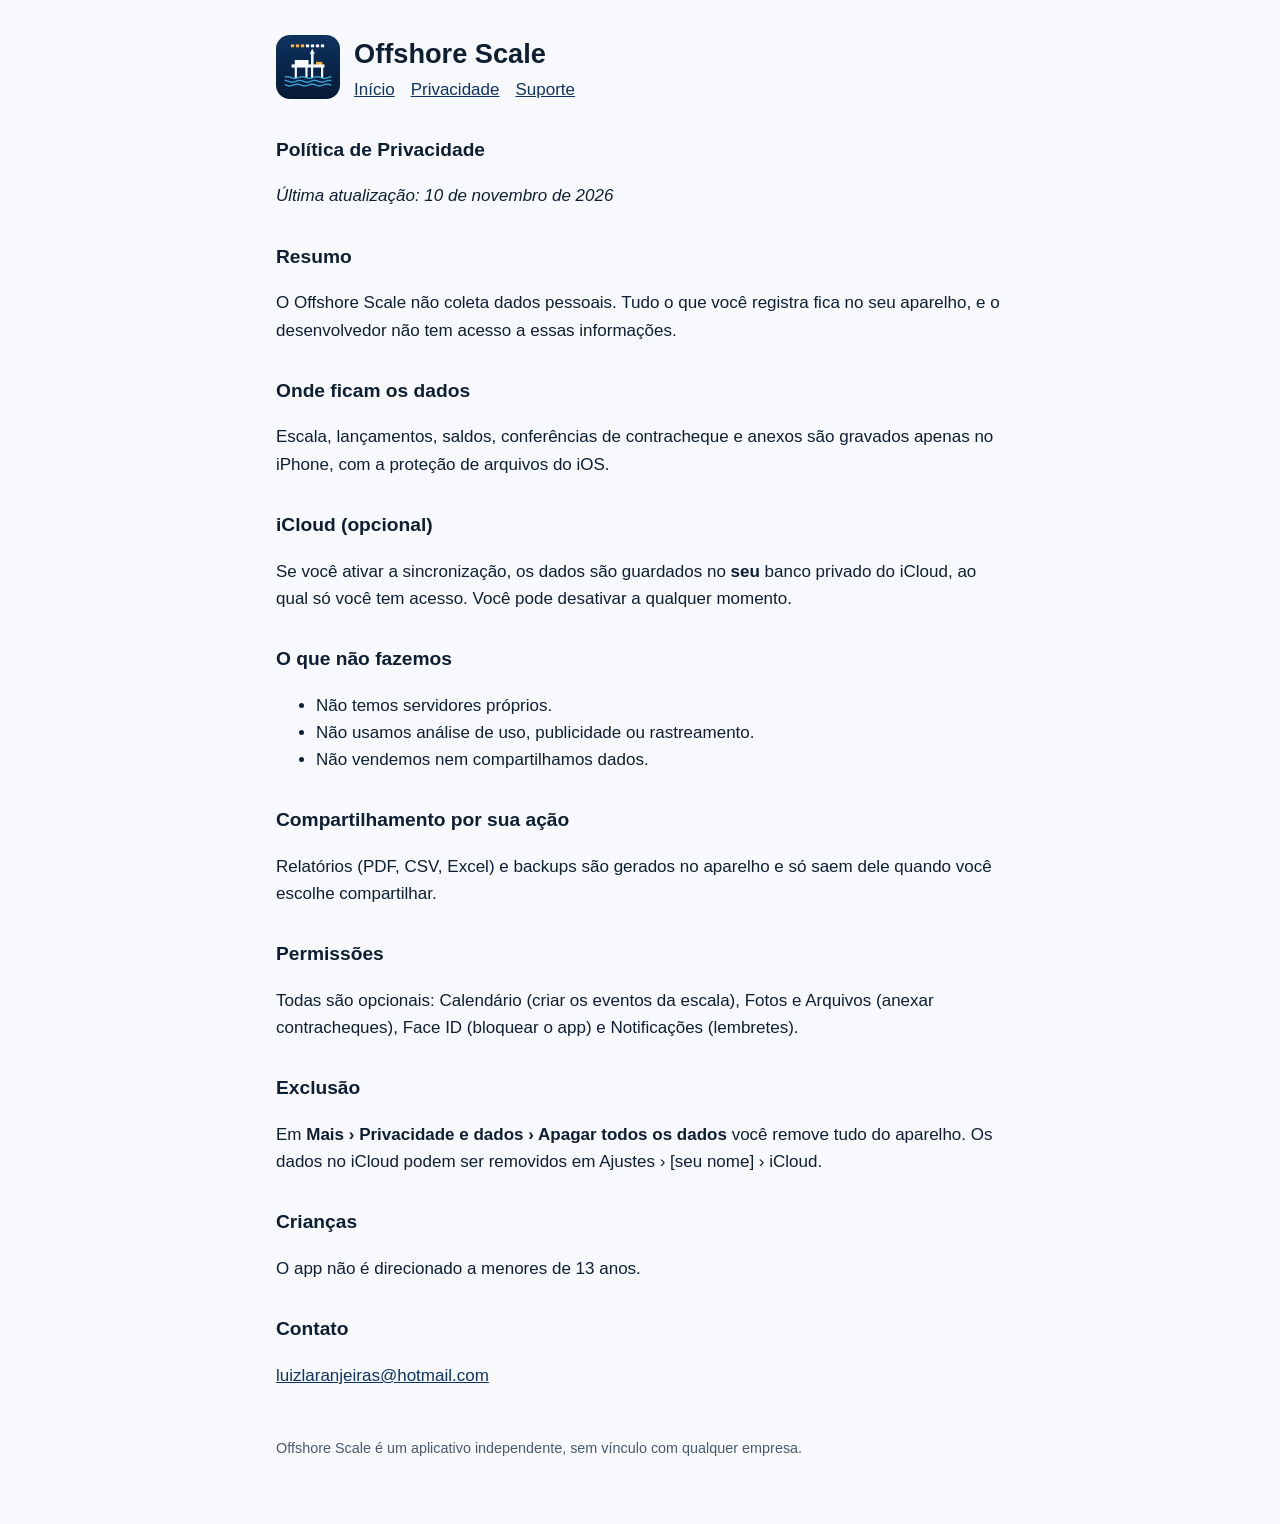
==== privacidade.html @ 1111f267 "Páginas de privacidade e suporte Co-Authored-By: Claude Opus 5.5 <noreply@anthropic.com>" ====
<!doctype html><html lang="pt-BR"><head><meta charset="utf-8"><meta name="viewport" content="width=device-width,initial-scale=1">
<title>Política de Privacidade — Offshore Scale</title><link rel="stylesheet" href="style.css"></head><body><main>
<header><img src="icon.png" alt=""><div><h1>Offshore Scale</h1><nav><a href="index.html">Início</a><a href="privacidade.html">Privacidade</a><a href="suporte.html">Suporte</a></nav></div></header>
<h2>Política de Privacidade</h2><p><em>Última atualização: 10 de novembro de 2026</em></p>
<h2>Resumo</h2><p>O Offshore Scale não coleta dados pessoais. Tudo o que você registra fica no seu aparelho, e o desenvolvedor não tem acesso a essas informações.</p>
<h2>Onde ficam os dados</h2><p>Escala, lançamentos, saldos, conferências de contracheque e anexos são gravados apenas no iPhone, com a proteção de arquivos do iOS.</p>
<h2>iCloud (opcional)</h2><p>Se você ativar a sincronização, os dados são guardados no <strong>seu</strong> banco privado do iCloud, ao qual só você tem acesso. Você pode desativar a qualquer momento.</p>
<h2>O que não fazemos</h2><ul><li>Não temos servidores próprios.</li><li>Não usamos análise de uso, publicidade ou rastreamento.</li><li>Não vendemos nem compartilhamos dados.</li></ul>
<h2>Compartilhamento por sua ação</h2><p>Relatórios (PDF, CSV, Excel) e backups são gerados no aparelho e só saem dele quando você escolhe compartilhar.</p>
<h2>Permissões</h2><p>Todas são opcionais: Calendário (criar os eventos da escala), Fotos e Arquivos (anexar contracheques), Face ID (bloquear o app) e Notificações (lembretes).</p>
<h2>Exclusão</h2><p>Em <strong>Mais › Privacidade e dados › Apagar todos os dados</strong> você remove tudo do aparelho. Os dados no iCloud podem ser removidos em Ajustes › [seu nome] › iCloud.</p>
<h2>Crianças</h2><p>O app não é direcionado a menores de 13 anos.</p>
<h2>Contato</h2><p><a href="mailto:luizlaranjeiras@hotmail.com">luizlaranjeiras@hotmail.com</a></p>
<footer>Offshore Scale é um aplicativo independente, sem vínculo com qualquer empresa.</footer></main></body></html>
---- style.css ----
:root{--bg:#f7f9fc;--fg:#0e1f33;--muted:#4a5a6e;--accent:#0e3361;--card:#fff}
@media (prefers-color-scheme:dark){:root{--bg:#0b1522;--fg:#e8eef6;--muted:#a7b4c4;--accent:#7fb2e6;--card:#132235}}
*{box-sizing:border-box}body{margin:0;font:17px/1.6 -apple-system,BlinkMacSystemFont,"Segoe UI",Roboto,sans-serif;background:var(--bg);color:var(--fg)}
main{max-width:760px;margin:0 auto;padding:32px 16px 64px}header{display:flex;align-items:center;gap:14px;margin-bottom:24px}
header img{width:64px;height:64px;border-radius:14px}h1{font-size:1.7rem;margin:0}h2{font-size:1.2rem;margin-top:2rem}
a{color:var(--accent)}nav a{margin-right:16px}.card{background:var(--card);border-radius:14px;padding:4px 20px;margin:16px 0}
footer{color:var(--muted);font-size:.9rem;margin-top:48px}
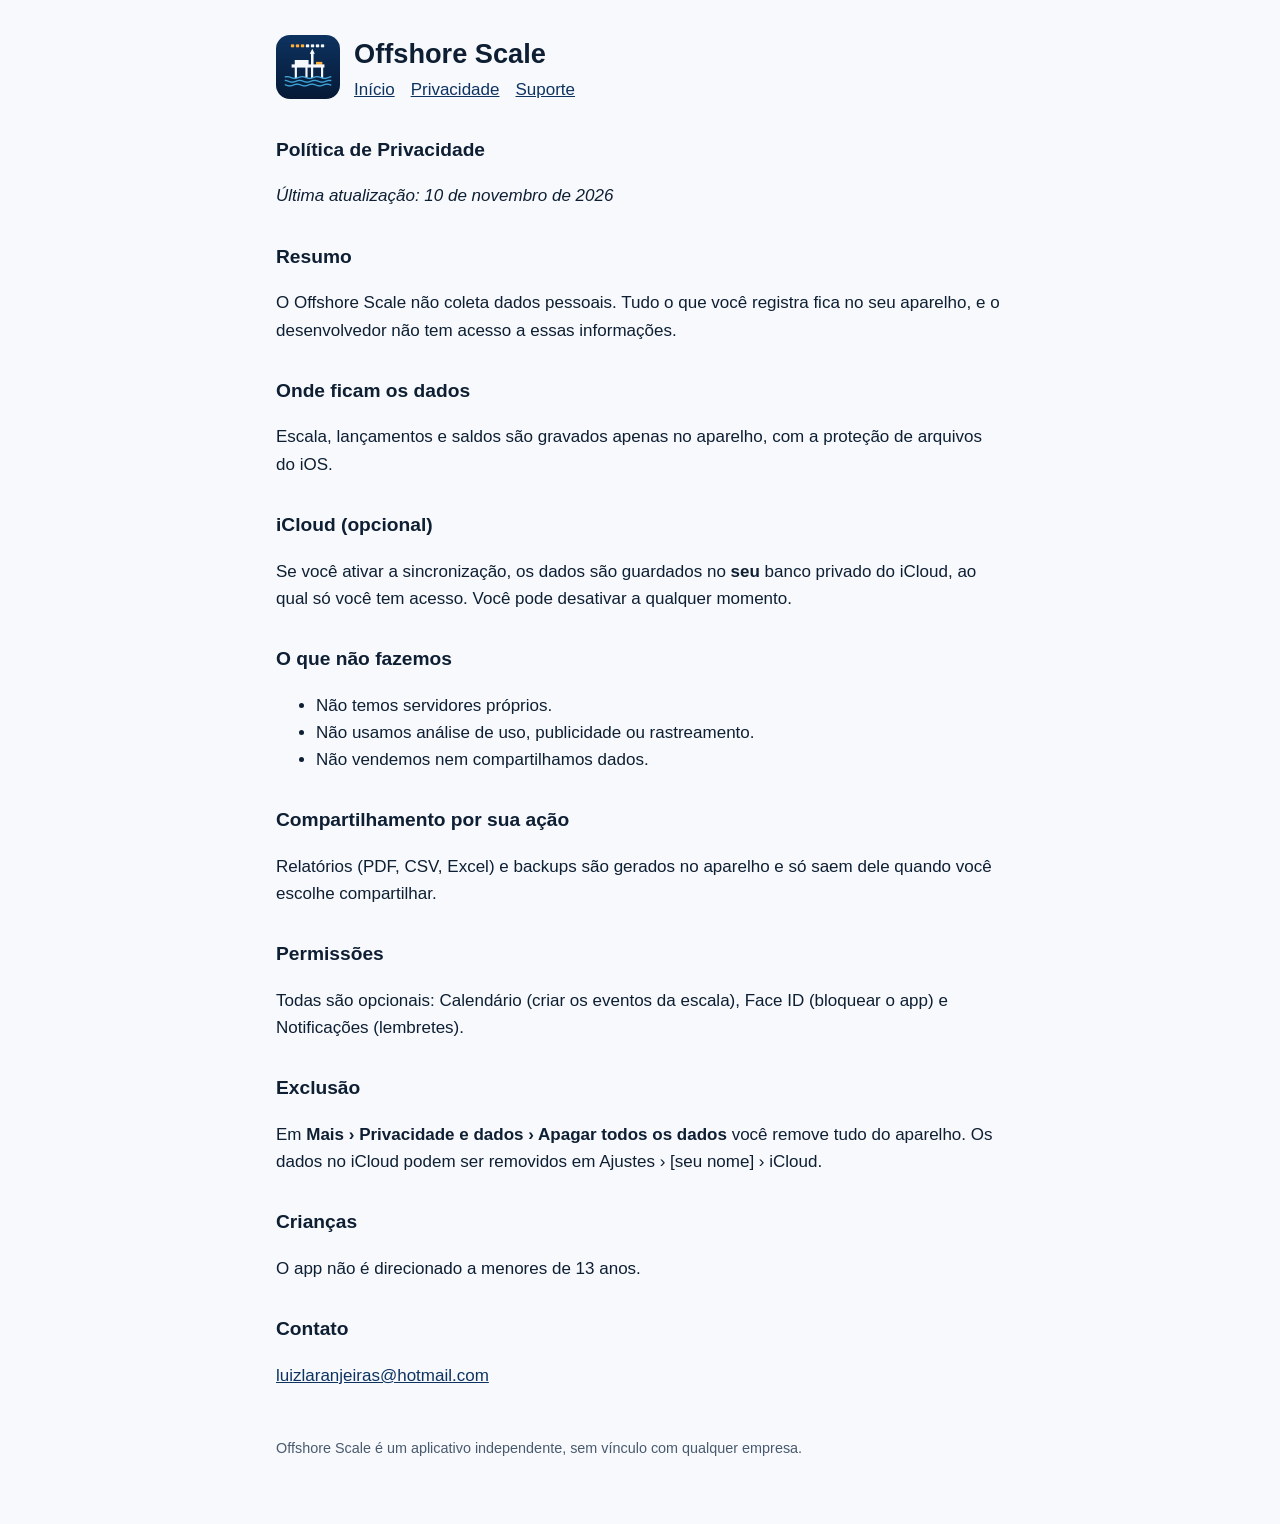
==== commit 7dd694f4: "Remove menções a contracheque; app para iPhone e iPad Co-Authored-By: Claude Opus 5.5 <noreply@anthr" ====
--- a/privacidade.html
+++ b/privacidade.html
@@ -3,11 +3,11 @@
 <header><img src="icon.png" alt=""><div><h1>Offshore Scale</h1><nav><a href="index.html">Início</a><a href="privacidade.html">Privacidade</a><a href="suporte.html">Suporte</a></nav></div></header>
 <h2>Política de Privacidade</h2><p><em>Última atualização: 10 de novembro de 2026</em></p>
 <h2>Resumo</h2><p>O Offshore Scale não coleta dados pessoais. Tudo o que você registra fica no seu aparelho, e o desenvolvedor não tem acesso a essas informações.</p>
-<h2>Onde ficam os dados</h2><p>Escala, lançamentos, saldos, conferências de contracheque e anexos são gravados apenas no iPhone, com a proteção de arquivos do iOS.</p>
+<h2>Onde ficam os dados</h2><p>Escala, lançamentos e saldos são gravados apenas no aparelho, com a proteção de arquivos do iOS.</p>
 <h2>iCloud (opcional)</h2><p>Se você ativar a sincronização, os dados são guardados no <strong>seu</strong> banco privado do iCloud, ao qual só você tem acesso. Você pode desativar a qualquer momento.</p>
 <h2>O que não fazemos</h2><ul><li>Não temos servidores próprios.</li><li>Não usamos análise de uso, publicidade ou rastreamento.</li><li>Não vendemos nem compartilhamos dados.</li></ul>
 <h2>Compartilhamento por sua ação</h2><p>Relatórios (PDF, CSV, Excel) e backups são gerados no aparelho e só saem dele quando você escolhe compartilhar.</p>
-<h2>Permissões</h2><p>Todas são opcionais: Calendário (criar os eventos da escala), Fotos e Arquivos (anexar contracheques), Face ID (bloquear o app) e Notificações (lembretes).</p>
+<h2>Permissões</h2><p>Todas são opcionais: Calendário (criar os eventos da escala), Face ID (bloquear o app) e Notificações (lembretes).</p>
 <h2>Exclusão</h2><p>Em <strong>Mais › Privacidade e dados › Apagar todos os dados</strong> você remove tudo do aparelho. Os dados no iCloud podem ser removidos em Ajustes › [seu nome] › iCloud.</p>
 <h2>Crianças</h2><p>O app não é direcionado a menores de 13 anos.</p>
 <h2>Contato</h2><p><a href="mailto:luizlaranjeiras@hotmail.com">luizlaranjeiras@hotmail.com</a></p>
